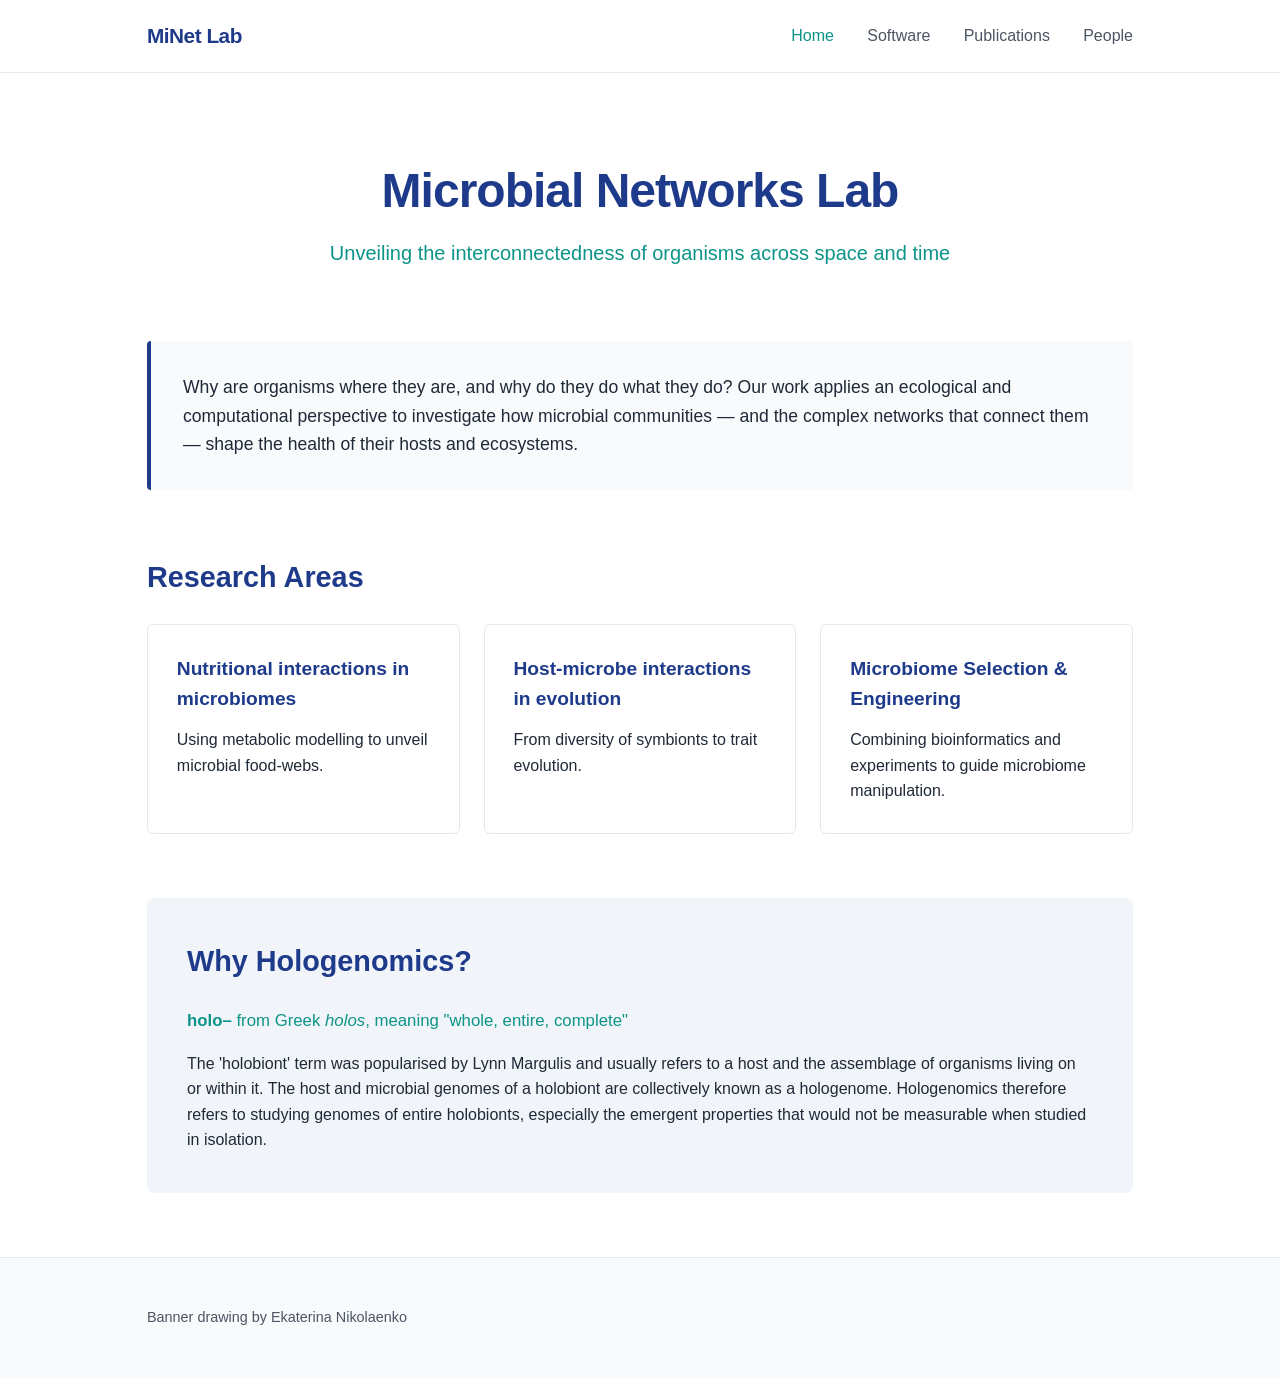
==== index.html @ 447b4fdf "initial website pages" ====
<!DOCTYPE html>
<html lang="en">
<head>
    <meta charset="UTF-8">
    <meta name="viewport" content="width=device-width, initial-scale=1.0">
    <title>Microbial Networks Lab | MiNet Lab</title>
    <link rel="stylesheet" href="style.css">
</head>
<body>
    <header>
        <div class="nav-container">
            <a href="index.html" class="logo">MiNet Lab</Label></a>
            <nav>
                <a href="index.html" class="active">Home</a>
                <a href="software.html">Software</a>
                <a href="publications.html">Publications</a>
                <a href="people.html">People</a>
            </nav>
        </div>
    </header>

    <main class="container">
        <section class="hero">
            <h1>Microbial Networks Lab</h1>
            <p class="subtitle">Unveiling the interconnectedness of organisms across space and time</p>
        </section>

        <section class="intro-box">
            <p>Why are organisms where they are, and why do they do what they do? Our work applies an ecological and computational perspective to investigate how microbial communities — and the complex networks that connect them — shape the health of their hosts and ecosystems.</p>
        </section>

        <section class="research-section">
            <h2>Research Areas</h2>
            <div class="grid">
                <div class="card">
                    <h3>Nutritional interactions in microbiomes</h3>
                    <p>Using metabolic modelling to unveil microbial food-webs.</p>
                </div>
                <div class="card">
                    <h3>Host-microbe interactions in evolution</h3>
                    <p>From diversity of symbionts to trait evolution.</p>
                </div>
                <div class="card">
                    <h3>Microbiome Selection & Engineering</h3>
                    <p>Combining bioinformatics and experiments to guide microbiome manipulation.</p>
                </div>
            </div>
        </section>

        <section class="concept-block">
            <h2>Why Hologenomics?</h2>
            <p class="etymology"><strong>holo–</strong> from Greek <em>holos</em>, meaning "whole, entire, complete"</p>
            <p>The 'holobiont' term was popularised by Lynn Margulis and usually refers to a host and the assemblage of organisms living on or within it. The host and microbial genomes of a holobiont are collectively known as a hologenome. Hologenomics therefore refers to studying genomes of entire holobionts, especially the emergent properties that would not be measurable when studied in isolation.</p>
        </section>
    </main>

    <footer>
        <div class="container footer-content">
            <p class="credits">Banner drawing by Ekaterina Nikolaenko</p>
        </div>
    </footer>
</body>
</html>
---- style.css ----
/* Custom Modern Theme for Hologenomics Site */
:root {
    --primary-color: #1e3a8a; /* Deep Slate Blue */
    --accent-color: #0d9488;  /* Teal */
    --text-dark: #1f2937;     /* Charcoal */
    --text-light: #4b5563;    /* Muted Gray */
    --bg-light: #f8fafc;      /* Clean White/Gray Off-base */
    --border-color: #e2e8f0;
}

* {
    box-sizing: border-box;
    margin: 0;
    padding: 0;
}

body {
    font-family: -apple-system, BlinkMacSystemFont, "Segoe UI", Roboto, Helvetica, Arial, sans-serif;
    color: var(--text-dark);
    background-color: #ffffff;
    line-height: 1.6;
}

.container {
    max-width: 1050px;
    margin: 0 auto;
    padding: 0 2rem;
}

/* Header & Navigation */
header {
    border-bottom: 1px solid var(--border-color);
    position: sticky;
    top: 0;
    background: rgba(255, 255, 255, 0.95);
    backdrop-filter: blur(5px);
    z-index: 100;
}

.nav-container {
    display: flex;
    justify-content: space-between;
    align-items: center;
    max-width: 1050px;
    margin: 0 auto;
    padding: 1.2rem 2rem;
}

.logo {
    font-size: 1.3rem;
    font-weight: 700;
    color: var(--primary-color);
    text-decoration: none;
    letter-spacing: -0.5px;
}

nav a {
    text-decoration: none;
    color: var(--text-light);
    font-weight: 500;
    margin-left: 1.8rem;
    transition: color 0.2s;
}

nav a:hover, nav a.active {
    color: var(--accent-color);
}

/* Hero Elements */
.hero {
    padding: 5rem 0 3rem 0;
    text-align: center;
}

.hero h1 {
    font-size: 3rem;
    font-weight: 800;
    color: var(--primary-color);
    margin-bottom: 0.5rem;
    letter-spacing: -1px;
}

.subtitle {
    font-size: 1.25rem;
    color: var(--accent-color);
    font-weight: 500;
    margin-bottom: 1.5rem;
}

.tagline {
    font-style: italic;
    color: var(--text-light);
}

/* Intro and Layout Blocks */
.intro-box {
    background: var(--bg-light);
    border-left: 4px solid var(--primary-color);
    padding: 2rem;
    border-radius: 4px;
    font-size: 1.1rem;
    margin-bottom: 4rem;
}

h2 {
    font-size: 1.8rem;
    color: var(--primary-color);
    margin-bottom: 1.5rem;
}

/* Grid Design */
.grid, .team-grid {
    display: grid;
    grid-template-columns: repeat(auto-fit, minmax(280px, 1fr));
    gap: 1.5rem;
    margin-bottom: 4rem;
}

.card, .software-card, .member-card {
    border: 1px solid var(--border-color);
    padding: 1.8rem;
    border-radius: 6px;
    background: #fff;
    transition: transform 0.2s, box-shadow 0.2s;
}

.card:hover, .software-card:hover {
    transform: translateY(-2px);
    box-shadow: 0 10px 15px -3px rgba(0, 0, 0, 0.05);
}

.card h3 {
    color: var(--primary-color);
    margin-bottom: 0.75rem;
    font-size: 1.2rem;
}

/* Concept / Hologenomics block */
.concept-block {
    background: #f1f5f9;
    padding: 2.5rem;
    border-radius: 8px;
    margin-bottom: 4rem;
}

.etymology {
    font-size: 1.05rem;
    color: var(--accent-color);
    margin-bottom: 1rem;
}

/* Software Specifics */
.software-grid {
    display: flex;
    flex-direction: column;
    gap: 1.5rem;
    margin-top: 2rem;
}

.software-header {
    display: flex;
    justify-content: space-between;
    align-items: center;
    margin-bottom: 0.75rem;
}

.github-btn {
    padding: 0.4rem 0.9rem;
    border: 1px solid var(--accent-color);
    color: var(--accent-color);
    text-decoration: none;
    border-radius: 4px;
    font-size: 0.85rem;
    font-weight: 500;
    transition: all 0.2s;
}

.github-btn:hover {
    background: var(--accent-color);
    color: white;
}

/* People Styles */
.pi-profile {
    padding: 4rem 0 2rem 0;
    display: flex;
    gap: 2.5rem;
    align-items: flex-start;
    margin-bottom: 3rem;
}

.pi-photo-wrapper {
    flex-shrink: 0;
}

.pi-photo {
    width: 180px;
    height: 180px;
    border-radius: 50%;
    object-fit: cover;
    border: 3px solid var(--border-color);
}

.pi-title {
    font-size: 1.2rem;
    color: var(--accent-color);
    font-weight: 600;
    margin-bottom: 1rem;
}

.identity-tags {
    font-size: 0.9rem;
    color: var(--text-light);
    margin: 1rem 0;
}

.contact-box {
    margin-top: 1rem;
    background: var(--bg-light);
    padding: 0.75rem 1rem;
    display: inline-block;
    border-radius: 4px;
    border: 1px solid var(--border-color);
}

.member-photo {
    width: 100%;
    height: 200px;
    object-fit: cover;
    object-position: top;
    border-radius: 4px;
    margin-bottom: 1rem;
    display: block;
}

.member-card {
    display: flex;
    flex-direction: column;
}

.member-card strong {
    margin-bottom: 0.25rem;
}

.opportunities-box {
    background: #fff;
    border: 2px dashed var(--accent-color);
    padding: 2.5rem;
    border-radius: 8px;
    margin-bottom: 5rem;
}

.opportunities-box h2 {
    color: var(--accent-color);
}

.opportunities-box p {
    margin-bottom: 1rem;
}

/* Publications Styles */
.year-block {
    margin-bottom: 3rem;
}

.year-block h2 {
    border-bottom: 2px solid var(--primary-color);
    padding-bottom: 0.3rem;
    margin-bottom: 1rem;
}

.pub-list {
    list-style-type: none;
}

.pub-list li {
    margin-bottom: 1.2rem;
    padding-left: 1rem;
    border-left: 2px solid var(--border-color);
}

/* Footer layout */
footer {
    background: var(--bg-light);
    padding: 3rem 0;
    border-top: 1px solid var(--border-color);
    font-size: 0.9rem;
    color: var(--text-light);
}

.footer-content {
    display: flex;
    flex-direction: column;
    gap: 1rem;
}

.acknowledgement {
    max-width: 700px;
}

@media (max-width: 768px) {
    .nav-container {
        flex-direction: column;
        gap: 1rem;
    }
    nav a {
        margin: 0 0.8rem;
    }
    .hero h1 {
        font-size: 2.2rem;
    }
}
.team-section {
    margin-bottom: 3rem;
}

.contact-section {
    margin-bottom: 3rem;
}

.contact-section .contact-box {
    margin-bottom: 1.5rem;
}
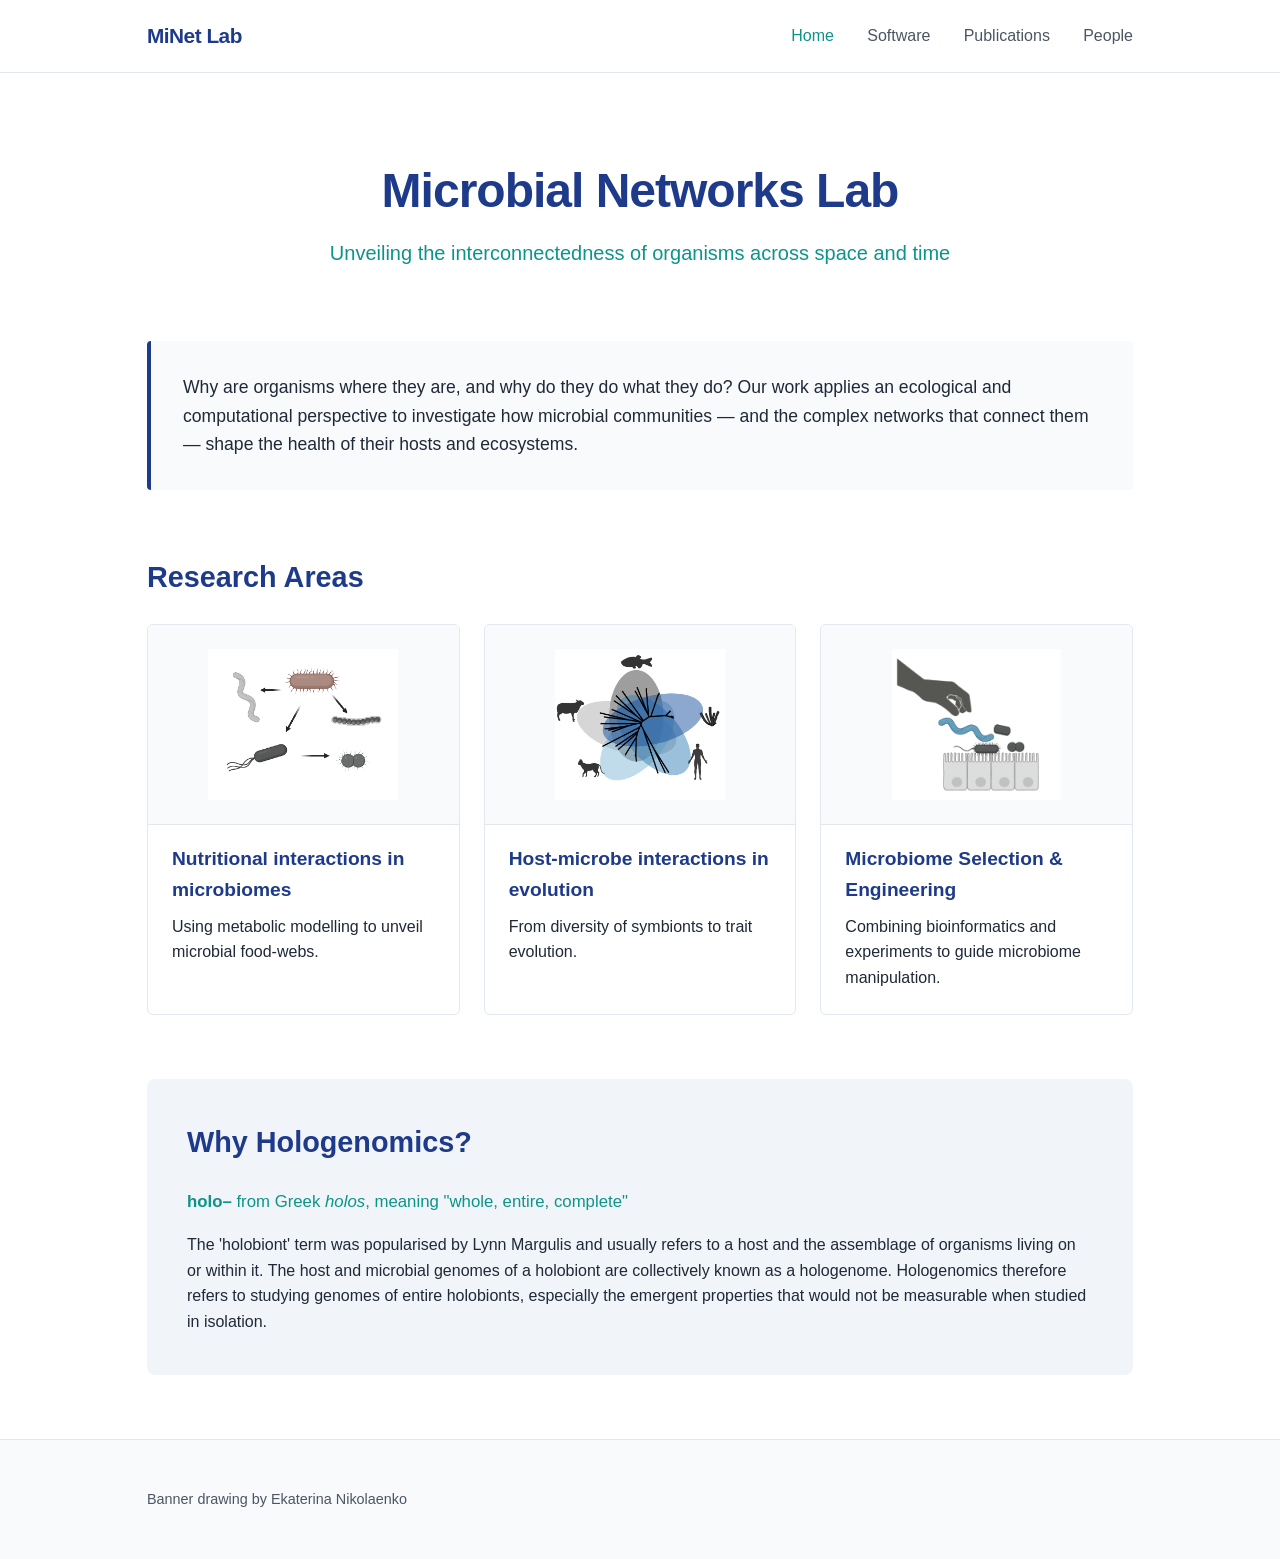
==== commit c86a2b9d: "research area figs" ====
--- a/index.html
+++ b/index.html
@@ -5,6 +5,45 @@
     <meta name="viewport" content="width=device-width, initial-scale=1.0">
     <title>Microbial Networks Lab | MiNet Lab</title>
     <link rel="stylesheet" href="style.css">
+    <style>
+        .research-card {
+            display: flex;
+            flex-direction: column;
+            padding: 0;
+            overflow: hidden;
+        }
+
+        .research-figure {
+            background: var(--bg-light);
+            display: flex;
+            align-items: center;
+            justify-content: center;
+            padding: 1.5rem;
+            height: 200px;
+            border-bottom: 1px solid var(--border-color);
+        }
+
+        .research-figure img {
+            max-height: 100%;
+            max-width: 100%;
+            object-fit: contain;
+            image-rendering: -webkit-optimize-contrast;
+        }
+
+        .research-card h3,
+        .research-card p {
+            padding: 0 1.5rem;
+        }
+
+        .research-card h3 {
+            margin-top: 1.2rem;
+            margin-bottom: 0.5rem;
+        }
+
+        .research-card p {
+            margin-bottom: 1.5rem;
+        }
+    </style>
 </head>
 <body>
     <header>
@@ -32,15 +71,24 @@
         <section class="research-section">
             <h2>Research Areas</h2>
             <div class="grid">
-                <div class="card">
+                <div class="card research-card">
+                    <div class="research-figure">
+                        <img src="images/interactions.png" alt="Microbial nutritional interaction network diagram">
+                    </div>
                     <h3>Nutritional interactions in microbiomes</h3>
                     <p>Using metabolic modelling to unveil microbial food-webs.</p>
                 </div>
-                <div class="card">
+                <div class="card research-card">
+                    <div class="research-figure">
+                        <img src="images/Venn.png" alt="Venn diagram of host-microbe interactions across animals">
+                    </div>
                     <h3>Host-microbe interactions in evolution</h3>
                     <p>From diversity of symbionts to trait evolution.</p>
                 </div>
-                <div class="card">
+                <div class="card research-card">
+                    <div class="research-figure">
+                        <img src="images/manipulation.png" alt="Microbiome selection and engineering illustration">
+                    </div>
                     <h3>Microbiome Selection & Engineering</h3>
                     <p>Combining bioinformatics and experiments to guide microbiome manipulation.</p>
                 </div>
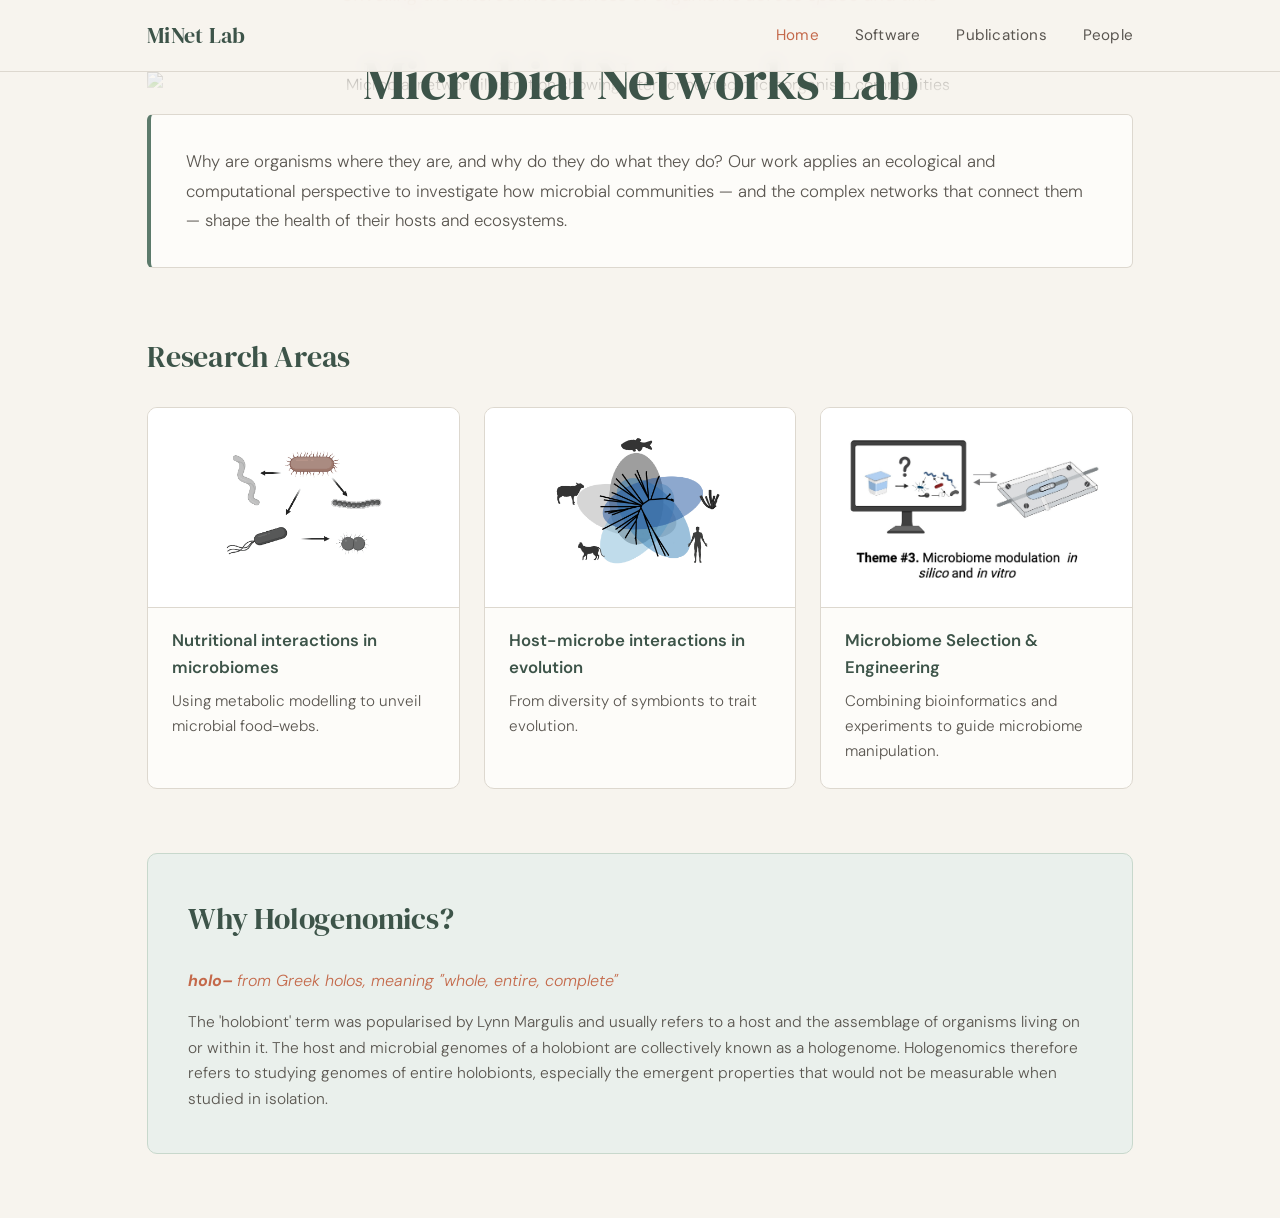
==== commit d1acbc57: "changed theme and style" ====
--- a/index.html
+++ b/index.html
@@ -6,49 +6,56 @@
     <title>Microbial Networks Lab | MiNet Lab</title>
     <link rel="stylesheet" href="style.css">
     <style>
-        .research-card {
-            display: flex;
-            flex-direction: column;
+        .hero {
+            position: relative;
             padding: 0;
-            overflow: hidden;
+            text-align: center;
+            background: none;
+            margin-bottom: 2.5rem;
         }
-
-        .research-figure {
-            background: var(--bg-light);
-            display: flex;
-            align-items: center;
-            justify-content: center;
-            padding: 1.5rem;
-            height: 200px;
-            border-bottom: 1px solid var(--border-color);
+        .hero-bg {
+            width: 100%;
+            max-height: 480px;
+            object-fit: cover;
+            object-position: center;
+            display: block;
+            opacity: 0.75;
         }
-
-        .research-figure img {
-            max-height: 100%;
-            max-width: 100%;
-            object-fit: contain;
-            image-rendering: -webkit-optimize-contrast;
+        .hero-overlay {
+            position: absolute;
+            inset: 0;
+            background: linear-gradient(
+                to bottom,
+                rgba(247, 244, 238, 0.15) 0%,
+                rgba(247, 244, 238, 0.55) 1%,
+                rgba(247, 244, 238, 0.95) 100%
+            );
         }
-
-        .research-card h3,
-        .research-card p {
-            padding: 0 1.5rem;
+        .hero-text {
+            position: absolute;
+            top: 50%;
+            left: 0;
+            right: 0;
+            transform: translateY(-50%);
+            padding: 0 2rem;
         }
-
-        .research-card h3 {
-            margin-top: 1.2rem;
-            margin-bottom: 0.5rem;
+        .hero-subtitle {
+            position: absolute;
+            bottom: 4.0rem;
+            left: 0;
+            right: 0;
+            padding: 0 2rem;
+            text-align: center;
         }
-
-        .research-card p {
-            margin-bottom: 1.5rem;
+        .research-section {
+            margin-bottom: 1rem;
         }
     </style>
 </head>
 <body>
     <header>
         <div class="nav-container">
-            <a href="index.html" class="logo">MiNet Lab</Label></a>
+            <a href="index.html" class="logo">MiNet Lab</a>
             <nav>
                 <a href="index.html" class="active">Home</a>
                 <a href="software.html">Software</a>
@@ -60,11 +67,17 @@
 
     <main class="container">
         <section class="hero">
-            <h1>Microbial Networks Lab</h1>
-            <p class="subtitle">Unveiling the interconnectedness of organisms across space and time</p>
+            <img class="hero-bg" src="images/MiNet.webp" alt="Microbial network illustration showing interconnected microorganism communities">
+            <div class="hero-overlay"></div>
+            <div class="hero-text">
+                <h1>Microbial Networks Lab</h1>
+            </div>
+            <div class="hero-subtitle">
+                <p class="subtitle">Unveiling the interconnectedness of organisms across space and time</p>
+            </div>
         </section>
 
-        <section class="intro-box">
+        <section class="intro-box" style="margin-top: -1.5rem;">
             <p>Why are organisms where they are, and why do they do what they do? Our work applies an ecological and computational perspective to investigate how microbial communities — and the complex networks that connect them — shape the health of their hosts and ecosystems.</p>
         </section>
 
@@ -87,7 +100,7 @@
                 </div>
                 <div class="card research-card">
                     <div class="research-figure">
-                        <img src="images/manipulation.png" alt="Microbiome selection and engineering illustration">
+                        <img src="images/manipulation.jpg" alt="Microbiome selection and engineering illustration">
                     </div>
                     <h3>Microbiome Selection & Engineering</h3>
                     <p>Combining bioinformatics and experiments to guide microbiome manipulation.</p>
@@ -102,10 +115,5 @@
         </section>
     </main>
 
-    <footer>
-        <div class="container footer-content">
-            <p class="credits">Banner drawing by Ekaterina Nikolaenko</p>
-        </div>
-    </footer>
 </body>
-</html>+</html>
--- a/style.css
+++ b/style.css
@@ -1,39 +1,47 @@
-/* Custom Modern Theme for Hologenomics Site */
+/* MiNet Lab — Lively Yet Soothing theme */
+/* Palette: warm ivory bg, sage green primary, terracotta accent, slate text */
+@import url('https://fonts.googleapis.com/css2?family=DM+Serif+Display:ital@0;1&family=DM+Sans:ital,opsz,wght@0,9..40,300;0,9..40,400;0,9..40,500;0,9..40,600;1,9..40,300&display=swap');
+
 :root {
-    --primary-color: #1e3a8a; /* Deep Slate Blue */
-    --accent-color: #0d9488;  /* Teal */
-    --text-dark: #1f2937;     /* Charcoal */
-    --text-light: #4b5563;    /* Muted Gray */
-    --bg-light: #f8fafc;      /* Clean White/Gray Off-base */
-    --border-color: #e2e8f0;
-}
-
-* {
-    box-sizing: border-box;
-    margin: 0;
-    padding: 0;
-}
+    --sage:       #5C7A6B;   /* primary — sage green */
+    --sage-dark:  #3D5449;   /* deeper sage for hover */
+    --sage-light: #EAF0EC;   /* very pale sage tint */
+    --terra:      #C4694A;   /* accent — terracotta */
+    --terra-light:#F7EDE8;   /* pale terracotta tint */
+    --cream:      #F7F4EE;   /* page background */
+    --cream-dark: #EDE8DF;   /* card/section bg */
+    --text-dark:  #2D2A25;   /* near-black warm */
+    --text-mid:   #5A5650;   /* paragraph text */
+    --text-light: #8A847C;   /* muted text */
+    --border:     #DDD8CF;   /* subtle warm border */
+    --white:      #FDFCF9;   /* warm white for cards */
+}
+
+* { box-sizing: border-box; margin: 0; padding: 0; }
 
 body {
-    font-family: -apple-system, BlinkMacSystemFont, "Segoe UI", Roboto, Helvetica, Arial, sans-serif;
+    font-family: 'DM Sans', sans-serif;
+    font-optical-sizing: auto;
     color: var(--text-dark);
-    background-color: #ffffff;
-    line-height: 1.6;
-}
-
+    background-color: var(--cream);
+    line-height: 1.65;
+    font-weight: 300;
+}
+
+/* ─── Container ─── */
 .container {
     max-width: 1050px;
     margin: 0 auto;
     padding: 0 2rem;
 }
 
-/* Header & Navigation */
+/* ─── Header ─── */
 header {
-    border-bottom: 1px solid var(--border-color);
+    border-bottom: 1px solid var(--border);
     position: sticky;
     top: 0;
-    background: rgba(255, 255, 255, 0.95);
-    backdrop-filter: blur(5px);
+    background: rgba(247, 244, 238, 0.94);
+    backdrop-filter: blur(8px);
     z-index: 100;
 }
 
@@ -43,72 +51,86 @@
     align-items: center;
     max-width: 1050px;
     margin: 0 auto;
-    padding: 1.2rem 2rem;
+    padding: 1.1rem 2rem;
 }
 
 .logo {
-    font-size: 1.3rem;
-    font-weight: 700;
-    color: var(--primary-color);
+    font-family: 'DM Serif Display', Georgia, serif;
+    font-size: 1.35rem;
+    font-weight: 400;
+    color: var(--sage-dark);
     text-decoration: none;
-    letter-spacing: -0.5px;
+    letter-spacing: 0.3px;
 }
 
 nav a {
     text-decoration: none;
-    color: var(--text-light);
-    font-weight: 500;
-    margin-left: 1.8rem;
+    color: var(--text-mid);
+    font-weight: 400;
+    font-size: 0.95rem;
+    margin-left: 2rem;
     transition: color 0.2s;
+    letter-spacing: 0.2px;
 }
 
 nav a:hover, nav a.active {
-    color: var(--accent-color);
-}
-
-/* Hero Elements */
+    color: var(--terra);
+}
+
+/* ─── Hero ─── */
 .hero {
-    padding: 5rem 0 3rem 0;
+    padding: 5rem 0 2.5rem;
     text-align: center;
 }
 
 .hero h1 {
-    font-size: 3rem;
-    font-weight: 800;
-    color: var(--primary-color);
-    margin-bottom: 0.5rem;
-    letter-spacing: -1px;
+    font-family: 'DM Serif Display', Georgia, serif;
+    font-size: 3.4rem;
+    font-weight: 400;
+    color: var(--sage-dark);
+    margin-bottom: 0.6rem;
+    letter-spacing: -0.5px;
+    line-height: 1.15;
 }
 
 .subtitle {
-    font-size: 1.25rem;
-    color: var(--accent-color);
-    font-weight: 500;
+    font-size: 1.15rem;
+    color: var(--terra);
+    font-weight: 400;
     margin-bottom: 1.5rem;
-}
-
-.tagline {
     font-style: italic;
-    color: var(--text-light);
-}
-
-/* Intro and Layout Blocks */
+}
+
+/* ─── Intro box ─── */
 .intro-box {
-    background: var(--bg-light);
-    border-left: 4px solid var(--primary-color);
-    padding: 2rem;
-    border-radius: 4px;
-    font-size: 1.1rem;
+    background: var(--white);
+    border: 1px solid var(--border);
+    border-left: 4px solid var(--sage);
+    padding: 2rem 2.2rem;
+    border-radius: 6px;
+    font-size: 1.05rem;
+    color: var(--text-mid);
     margin-bottom: 4rem;
-}
-
+    line-height: 1.75;
+}
+
+/* ─── Headings ─── */
 h2 {
-    font-size: 1.8rem;
-    color: var(--primary-color);
+    font-family: 'DM Serif Display', Georgia, serif;
+    font-size: 1.9rem;
+    font-weight: 400;
+    color: var(--sage-dark);
     margin-bottom: 1.5rem;
-}
-
-/* Grid Design */
+    letter-spacing: -0.2px;
+}
+
+h3 {
+    font-family: 'DM Sans', sans-serif;
+    font-weight: 600;
+    font-size: 1.05rem;
+}
+
+/* ─── Grid + Cards ─── */
 .grid, .team-grid {
     display: grid;
     grid-template-columns: repeat(auto-fit, minmax(280px, 1fr));
@@ -116,96 +138,264 @@
     margin-bottom: 4rem;
 }
 
-.card, .software-card, .member-card {
-    border: 1px solid var(--border-color);
-    padding: 1.8rem;
-    border-radius: 6px;
-    background: #fff;
+.card, .member-card {
+    border: 1px solid var(--border);
+    border-radius: 10px;
+    background: var(--white);
+    transition: transform 0.22s, box-shadow 0.22s;
+    overflow: hidden;
+}
+
+.card:hover {
+    transform: translateY(-3px);
+    box-shadow: 0 12px 28px -6px rgba(61, 84, 73, 0.12);
+}
+
+.card h3 {
+    color: var(--sage-dark);
+    margin-bottom: 0.6rem;
+}
+
+.card p {
+    color: var(--text-mid);
+    font-size: 0.95rem;
+}
+
+/* ─── Research cards (with figures) ─── */
+.research-card {
+    display: flex;
+    flex-direction: column;
+    padding: 0;
+}
+
+.research-figure {
+    background: white;
+    display: flex;
+    align-items: center;
+    justify-content: center;
+    padding: 1.5rem;
+    height: 200px;
+    border-bottom: 1px solid var(--border);
+}
+
+.research-figure img {
+    max-height: 100%;
+    max-width: 100%;
+    object-fit: contain;
+}
+
+.research-card h3,
+.research-card p {
+    padding: 0 1.5rem;
+}
+
+.research-card h3 {
+    margin-top: 1.2rem;
+    margin-bottom: 0.4rem;
+}
+
+.research-card p {
+    margin-bottom: 1.5rem;
+}
+
+/* ─── Concept block ─── */
+.concept-block {
+    background: var(--sage-light);
+    border: 1px solid #C8D8CC;
+    padding: 2.5rem;
+    border-radius: 10px;
+    margin-bottom: 4rem;
+}
+
+.etymology {
+    font-size: 1rem;
+    color: var(--terra);
+    margin-bottom: 1rem;
+    font-style: italic;
+}
+
+.concept-block p:last-child {
+    color: var(--text-mid);
+    font-size: 0.97rem;
+}
+
+/* ─── Page title ─── */
+.page-title {
+    padding: 3.5rem 0 1.5rem;
+}
+
+.page-title h1 {
+    font-family: 'DM Serif Display', Georgia, serif;
+    font-size: 2.8rem;
+    font-weight: 400;
+    color: var(--sage-dark);
+    margin-bottom: 0.5rem;
+}
+
+.page-title .subtitle {
+    font-style: normal;
+    color: var(--text-light);
+    font-size: 1rem;
+}
+
+.page-title .subtitle a {
+    color: var(--terra);
+    text-decoration: underline;
+    text-underline-offset: 2px;
+}
+
+/* ─── Publications ─── */
+.publications-list {
+    padding-bottom: 3rem;
+}
+
+.year-block {
+    margin-bottom: 3rem;
+}
+
+.year-block h2 {
+    font-size: 1.5rem;
+    border-bottom: 2px solid var(--sage-light);
+    padding-bottom: 0.4rem;
+    margin-bottom: 1.2rem;
+    position: relative;
+}
+
+.year-block h2::after {
+    content: '';
+    position: absolute;
+    left: 0; bottom: -2px;
+    width: 40px; height: 2px;
+    background: var(--terra);
+}
+
+.pub-list { list-style: none; }
+
+.pub-list li {
+    margin-bottom: 1.15rem;
+    padding-left: 1.1rem;
+    border-left: 2px solid var(--cream-dark);
+    color: var(--text-mid);
+    font-size: 0.95rem;
+    line-height: 1.7;
+    transition: border-color 0.2s;
+}
+
+.pub-list li:hover {
+    border-left-color: var(--terra);
+}
+
+.pub-list li strong {
+    color: var(--text-dark);
+    font-weight: 600;
+}
+
+/* ─── Software ─── */
+.software-grid {
+    display: flex;
+    flex-direction: column;
+    gap: 1.2rem;
+    margin-top: 2rem;
+    padding-bottom: 3rem;
+}
+
+.software-card {
+    border: 1px solid var(--border);
+    border-radius: 10px;
+    background: var(--white);
+    overflow: hidden;
     transition: transform 0.2s, box-shadow 0.2s;
-}
-
-.card:hover, .software-card:hover {
+    display: flex;
+    flex-direction: row;
+}
+
+.software-card:hover {
     transform: translateY(-2px);
-    box-shadow: 0 10px 15px -3px rgba(0, 0, 0, 0.05);
-}
-
-.card h3 {
-    color: var(--primary-color);
-    margin-bottom: 0.75rem;
+    box-shadow: 0 10px 24px -5px rgba(61, 84, 73, 0.1);
+}
+
+.software-card-accent {
+    width: 5px;
+    flex-shrink: 0;
+    background: var(--sage);
+}
+
+.software-card-body {
+    padding: 1.5rem 1.8rem;
+    flex: 1;
+}
+
+.software-card-top { margin-bottom: 0.4rem; }
+
+.software-card-top h2 {
     font-size: 1.2rem;
-}
-
-/* Concept / Hologenomics block */
-.concept-block {
-    background: #f1f5f9;
-    padding: 2.5rem;
-    border-radius: 8px;
-    margin-bottom: 4rem;
-}
-
-.etymology {
-    font-size: 1.05rem;
-    color: var(--accent-color);
+    margin-bottom: 0;
+    color: var(--sage-dark);
+}
+
+.software-card p {
+    color: var(--text-mid);
     margin-bottom: 1rem;
-}
-
-/* Software Specifics */
-.software-grid {
-    display: flex;
-    flex-direction: column;
-    gap: 1.5rem;
-    margin-top: 2rem;
-}
-
-.software-header {
-    display: flex;
-    justify-content: space-between;
+    font-size: 0.95rem;
+}
+
+.software-meta {
+    display: flex;
+    flex-wrap: wrap;
+    gap: 1rem;
     align-items: center;
-    margin-bottom: 0.75rem;
-}
-
-.github-btn {
-    padding: 0.4rem 0.9rem;
-    border: 1px solid var(--accent-color);
-    color: var(--accent-color);
+    font-size: 0.85rem;
+    color: var(--text-light);
+}
+
+.software-meta .github-link {
+    display: inline-flex;
+    align-items: center;
+    gap: 0.35rem;
+    color: var(--text-dark);
     text-decoration: none;
-    border-radius: 4px;
-    font-size: 0.85rem;
-    font-weight: 500;
-    transition: all 0.2s;
-}
-
-.github-btn:hover {
-    background: var(--accent-color);
-    color: white;
-}
-
-/* People Styles */
+    font-family: 'DM Mono', 'Courier New', monospace;
+    font-size: 0.83rem;
+    background: var(--cream);
+    border: 1px solid var(--border);
+    border-radius: 5px;
+    padding: 0.25rem 0.65rem;
+    transition: border-color 0.2s, color 0.2s;
+}
+
+.software-meta .github-link:hover {
+    border-color: var(--terra);
+    color: var(--terra);
+}
+
+.dev-tag { color: var(--text-light); font-size: 0.85rem; }
+.dev-tag span { color: var(--text-mid); font-weight: 500; }
+
+/* ─── People ─── */
 .pi-profile {
-    padding: 4rem 0 2rem 0;
+    padding: 3.5rem 0 2rem;
     display: flex;
     gap: 2.5rem;
     align-items: flex-start;
     margin-bottom: 3rem;
 }
 
-.pi-photo-wrapper {
-    flex-shrink: 0;
-}
+.pi-photo-wrapper { flex-shrink: 0; }
 
 .pi-photo {
     width: 180px;
     height: 180px;
     border-radius: 50%;
     object-fit: cover;
-    border: 3px solid var(--border-color);
+    border: 3px solid var(--border);
 }
 
 .pi-title {
-    font-size: 1.2rem;
-    color: var(--accent-color);
-    font-weight: 600;
-    margin-bottom: 1rem;
+    font-size: 1.1rem;
+    color: var(--terra);
+    font-weight: 500;
+    margin-bottom: 0.8rem;
+    font-style: italic;
 }
 
 .identity-tags {
@@ -216,11 +406,12 @@
 
 .contact-box {
     margin-top: 1rem;
-    background: var(--bg-light);
+    background: var(--cream);
     padding: 0.75rem 1rem;
     display: inline-block;
-    border-radius: 4px;
-    border: 1px solid var(--border-color);
+    border-radius: 6px;
+    border: 1px solid var(--border);
+    font-size: 0.9rem;
 }
 
 .member-photo {
@@ -228,8 +419,8 @@
     height: 200px;
     object-fit: cover;
     object-position: top;
-    border-radius: 4px;
-    margin-bottom: 1rem;
+    border-radius: 0;
+    margin-bottom: 0;
     display: block;
 }
 
@@ -238,86 +429,74 @@
     flex-direction: column;
 }
 
+.member-card-body {
+    padding: 1.1rem 1.3rem 1.3rem;
+}
+
 .member-card strong {
-    margin-bottom: 0.25rem;
+    display: block;
+    margin-bottom: 0.2rem;
+    color: var(--text-dark);
+    font-weight: 600;
+}
+
+.member-card p {
+    color: var(--text-mid);
+    font-size: 0.9rem;
 }
 
 .opportunities-box {
-    background: #fff;
-    border: 2px dashed var(--accent-color);
-    padding: 2.5rem;
-    border-radius: 8px;
+    background: var(--terra-light);
+    border: 1px solid #E0B9AB;
+    padding: 2.2rem;
+    border-radius: 10px;
     margin-bottom: 5rem;
 }
 
-.opportunities-box h2 {
-    color: var(--accent-color);
-}
-
-.opportunities-box p {
-    margin-bottom: 1rem;
-}
-
-/* Publications Styles */
-.year-block {
-    margin-bottom: 3rem;
-}
-
-.year-block h2 {
-    border-bottom: 2px solid var(--primary-color);
-    padding-bottom: 0.3rem;
-    margin-bottom: 1rem;
-}
-
-.pub-list {
-    list-style-type: none;
-}
-
-.pub-list li {
-    margin-bottom: 1.2rem;
-    padding-left: 1rem;
-    border-left: 2px solid var(--border-color);
-}
-
-/* Footer layout */
+.opportunities-box h2 { color: var(--terra); }
+.opportunities-box p { margin-bottom: 1rem; color: var(--text-mid); }
+
+/* ─── Team section ─── */
+.team-section { margin-bottom: 3rem; }
+.contact-section { margin-bottom: 3rem; }
+.contact-section .contact-box { margin-bottom: 1.5rem; }
+
+/* ─── Buttons ─── */
+.github-btn {
+    padding: 0.35rem 0.9rem;
+    border: 1px solid var(--sage);
+    color: var(--sage);
+    text-decoration: none;
+    border-radius: 5px;
+    font-size: 0.85rem;
+    font-weight: 500;
+    transition: all 0.2s;
+}
+
+.github-btn:hover {
+    background: var(--sage);
+    color: white;
+}
+
+/* ─── Footer ─── */
 footer {
-    background: var(--bg-light);
-    padding: 3rem 0;
-    border-top: 1px solid var(--border-color);
-    font-size: 0.9rem;
+    background: var(--cream-dark);
+    padding: 2.5rem 0;
+    border-top: 1px solid var(--border);
+    font-size: 0.88rem;
     color: var(--text-light);
 }
 
 .footer-content {
     display: flex;
     flex-direction: column;
-    gap: 1rem;
-}
-
-.acknowledgement {
-    max-width: 700px;
-}
-
+    gap: 0.5rem;
+}
+
+/* ─── Responsive ─── */
 @media (max-width: 768px) {
-    .nav-container {
-        flex-direction: column;
-        gap: 1rem;
-    }
-    nav a {
-        margin: 0 0.8rem;
-    }
-    .hero h1 {
-        font-size: 2.2rem;
-    }
-}
-.team-section {
-    margin-bottom: 3rem;
-}
-
-.contact-section {
-    margin-bottom: 3rem;
-}
-
-.contact-section .contact-box {
-    margin-bottom: 1.5rem;
-}+    .nav-container { flex-direction: column; gap: 1rem; }
+    nav a { margin: 0 0.8rem; }
+    .hero h1 { font-size: 2.4rem; }
+    .pi-profile { flex-direction: column; }
+}
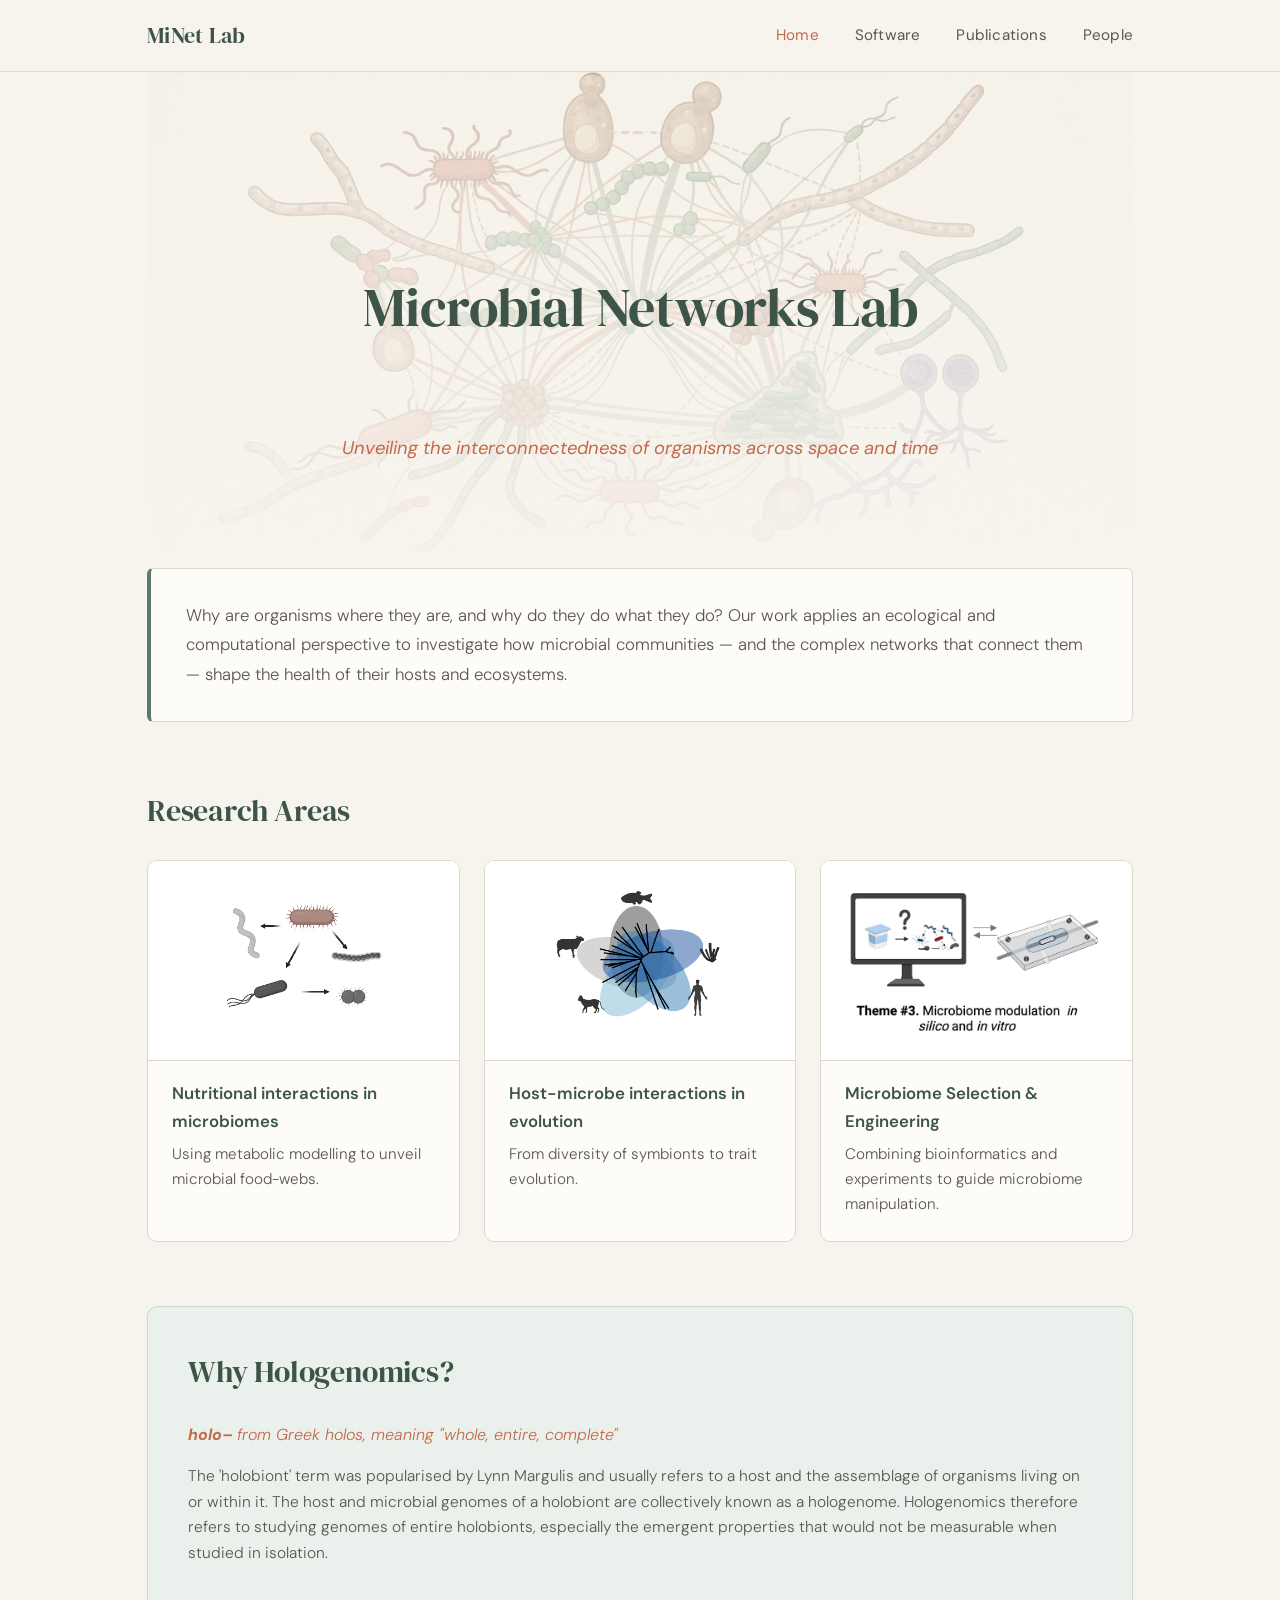
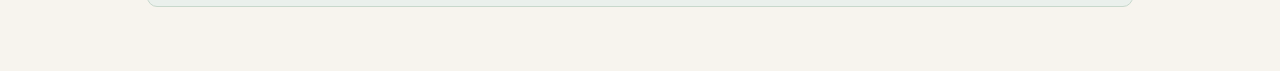
==== commit d180d424: "small style edits" ====
--- a/index.html
+++ b/index.html
@@ -46,6 +46,37 @@
             right: 0;
             padding: 0 2rem;
             text-align: center;
+        }
+        @media (max-width: 600px) {
+            .hero {
+                display: flex;
+                flex-direction: column;
+                align-items: center;
+                justify-content: center;
+                min-height: 220px;
+            }
+            .hero-bg {
+                position: absolute;
+                inset: 0;
+                width: 100%;
+                height: 100%;
+                object-fit: cover;
+            }
+            .hero-text,
+            .hero-subtitle {
+                position: relative;
+                top: auto;
+                bottom: auto;
+                transform: none;
+                z-index: 1;
+                padding: 0 1rem;
+            }
+            .hero-text {
+                margin-top: 1rem;
+            }
+            .hero-subtitle {
+                margin-bottom: 1rem;
+            }
         }
         .research-section {
             margin-bottom: 1rem;
--- a/style.css
+++ b/style.css
@@ -406,7 +406,7 @@
 
 .contact-box {
     margin-top: 1rem;
-    background: var(--cream);
+    background: var(--cream-dark);
     padding: 0.75rem 1rem;
     display: inline-block;
     border-radius: 6px;
@@ -418,7 +418,7 @@
     width: 100%;
     height: 200px;
     object-fit: cover;
-    object-position: top;
+    object-position: center;
     border-radius: 0;
     margin-bottom: 0;
     display: block;
